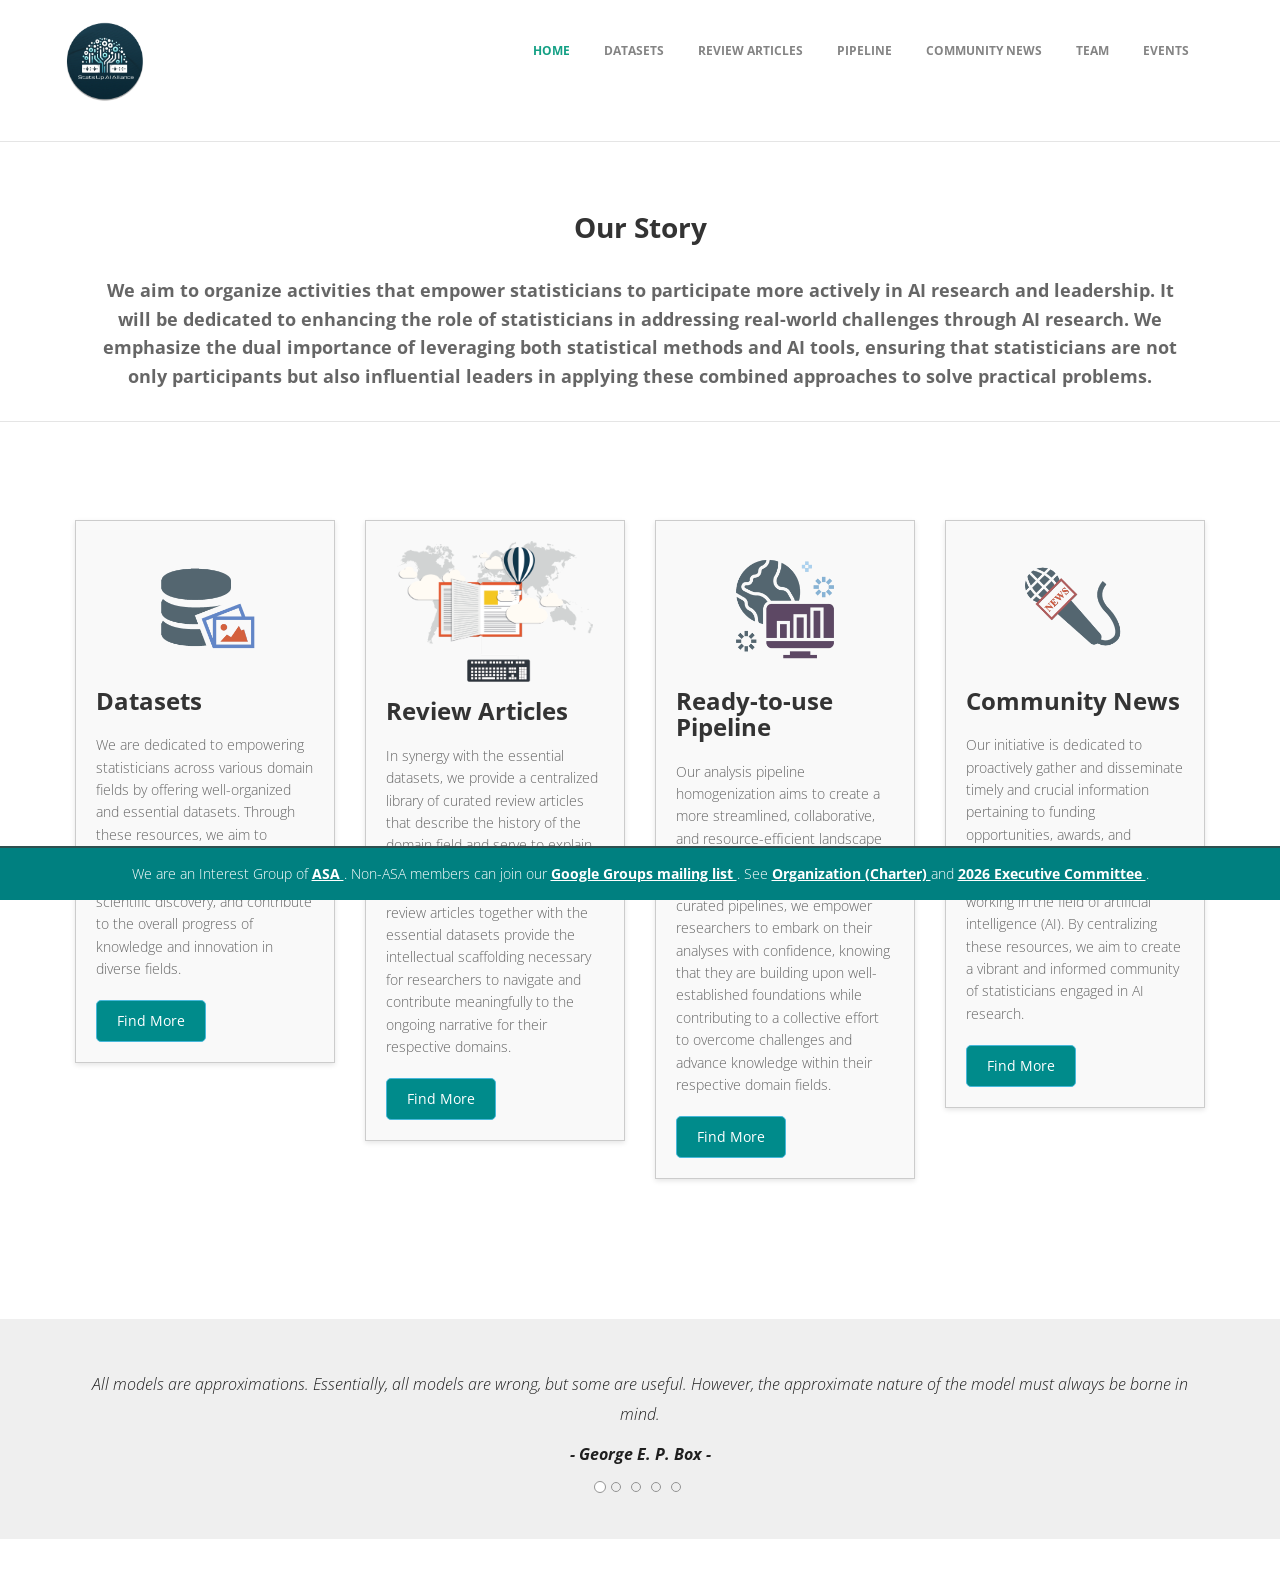
==== statupai/index.html @ df24b8e5 "upd" ====
<!DOCTYPE html>
<html lang="en">
<head>
    <link rel="icon" href="/img/logo.png" type="image/png">
    <!-- Google tag (gtag.js) -->
    <script async src="https://www.googletagmanager.com/gtag/js?id=G-ZF2MZCZ03F"></script>
    <script>
      window.dataLayer = window.dataLayer || [];
      function gtag(){dataLayer.push(arguments);}
      gtag('js', new Date());

      gtag('config', 'G-ZF2MZCZ03F');
    </script>
    <meta charset="utf-8">
    <title>StatsUpAI</title>
    <meta name="viewport" content="width=device-width, initial-scale=1.0" />
    <meta name="description" content="" />
    <meta name="author" content="http://webthemez.com" />
    <!-- css -->
    <link href="css/bootstrap.min.css" rel="stylesheet" />
    <link href="css/fancybox/jquery.fancybox.css" rel="stylesheet">
    <!-- <link href="css/jcarousel.css" rel="stylesheet" /> -->
    <link href="css/flexslider.css" rel="stylesheet" />
    <!-- <link href="js/owl-carousel/owl.carousel.css" rel="stylesheet"> -->
    <link href="css/style.css" rel="stylesheet" />

    <!-- HTML5 shim, for IE6-8 support of HTML5 elements -->
    <!--[if lt IE 9]>
        <script src="http://html5shim.googlecode.com/svn/trunk/html5.js"></script>
    <![endif]-->
</head>
<body>
<div id="wrapper">
    <!-- start header -->
    <header>
        <div class="navbar navbar-default navbar-static-top">
            <div class="container">
                <div class="navbar-header">
                    <button type="button" class="navbar-toggle" data-toggle="collapse" data-target=".navbar-collapse">
                        <span class="icon-bar"></span>
                        <span class="icon-bar"></span>
                        <span class="icon-bar"></span>
                    </button>
                    <a class="navbar-brand" href="index.html"><img src="img/logo2.jpg" alt="logo"/></a>
                </div>
                <div class="navbar-collapse collapse ">
                    <ul class="nav navbar-nav">
                        <li class="active"><a href="index.html">Home</a></li> 
                        <li><a href="datasets.html">Datasets</a></li>
                        <li><a href="article.html">Review Articles</a></li>
                        <li><a href="pipeline.html">Pipeline</a></li>
                        <li><a href="community-news.html">Community News</a></li>
                        <li><a href="team.html">Team</a></li>
                        <li><a href="events/webinars/">Events</a></li>
                    </ul>
                </div>
            </div>
        </div>
    </header>
    <!-- end header -->

    <section id="featured">
        <!-- Slider -->
        <div id="main-slider" class="flexslider">
            <ul class="slides">
              <li>
                <img src="img/slides/1.jpg" alt="" />
                <div class="flex-caption">
                   <div class="item_introtext"> 
                    <strong>Stats Up AI</strong>
                    <p>A community for Statistics and Biostatistics</p> </div>
                </div>
              </li>
              <li>
                <img src="img/slides/2.jpg" alt="" />
                <div class="flex-caption">
                     <div class="item_introtext"> 
                    <strong>Datasets</strong>
                    <p>Comprehensive collections of data</p> </div>
                </div>
              </li>
              <li>
                <img src="img/slides/3.jpg" alt="" />
                <div class="flex-caption">
                     <div class="item_introtext"> 
                    <strong>Review Articles</strong>
                    <p>Key reference to applied fields</p> </div>
                </div>
              </li>
            </ul>
        </div>
        <!-- end slider -->
    </section>

<!-- Embedded Animation Style -->
<style>
    @keyframes scale-up-one {
        0% {
            transform: scale(1);
        }
        50% {
            transform: scale(1.1);
        }
        100% {
            transform: scale(1);
        }
    }
</style>


    <section class="callaction">
        <div class="container">
            <div class="row">
                <div class="col-lg-12">
                    <div class="aligncenter">
                        <h1>Our Story</h1>
                        <span class="clear spacer_responsive_hide_mobile"></span>
                        <strong>We aim to organize activities that empower statisticians to participate more actively in AI research and leadership. It will be dedicated to enhancing the role of statisticians in addressing real-world challenges through AI research. We emphasize the dual importance of leveraging both statistical methods and AI tools, ensuring that statisticians are not only participants but also influential leaders in applying these combined approaches to solve practical problems.</strong>
                    </div>
                </div>
            </div>
        </div>
    </section>

<!--     <section id="content">
        <div class="container">
            <div class="row">
                <div class="skill-home">
                    <div class="skill-home-solid clearfix">
                        <div class="col-md-3 text-center">
                            <div class="box-area">
                                <h3>Datasets</h3>
                                <p>We are dedicated to empowering statisticians across various domain fields by offering well-organized and essential datasets. Through these resources, we aim to accelerate advancements in statistical methods, promote scientific discovery, and contribute to the overall progress of knowledge and innovation in diverse fields.</p>
                                <a href="link-to-datasets-summary.html" class="btn btn-info">Learn More</a>
                            </div>
                        </div>
                        <div class="col-md-3 text-center">
                            <div class="box-area">
                                <h3>Review Articles</h3>
                                <p>In synergy with the essential datasets, we provide a centralized library of curated review articles that describe the history of the domain field and serve to explain the generation and pitfalls of the domain datasets. We believe the review articles together with the essential datasets provide the intellectual scaffolding necessary for researchers to navigate and contribute meaningfully to the ongoing narrative for their respective domains.</p>
                                <a href="link-to-articles-summary.html" class="btn btn-info">Learn More</a>
                            </div>
                        </div>
                        <div class="col-md-3 text-center">
                            <div class="box-area">
                                <h3>Ready-to-use Pipeline</h3>
                                <p>Our analysis pipeline homogenization aims to create a more streamlined, collaborative, and resource-efficient landscape within scientific research. By providing a repository of expert-curated pipelines, we empower researchers to embark on their analyses with confidence, knowing that they are building upon well-established foundations while contributing to a collective effort to overcome challenges and advance knowledge within their respective domain fields.</p>
                                <a href="link-to-pipeline-summary.html" class="btn btn-info">Learn More</a>
                            </div>
                        </div>
                        <div class="col-md-3 text-center">
                            <div class="box-area">
                                <h3>Community News</h3>
                                <p>Our initiative is dedicated to proactively gather and disseminate timely and crucial information pertaining to funding opportunities, awards, and specialized training programs specifically tailored for statisticians working in the field of artificial intelligence (AI). By centralizing these resources, we aim to create a vibrant and informed community of statisticians engaged in AI research.</p>
                                <a href="link-to-community-news-summary.html" class="btn btn-info">Learn More</a>
                            </div>
                        </div>
                    </div>
                </div>
            </div> 
        </div>
    </section> -->

<section id="content">
    <div class="container">
        <div class="row">
            <div class="skill-home">
                <div class="skill-home-solid clearfix">
                    <div class="col-md-3 text-center">
                        <div class="box-area">
                            <img src="img/dataset11.jpg" alt="Datasets" style="max-width:60%; height: auto; display: block; margin-left: auto; margin-right: auto;">
                            <h3>Datasets</h3>
                            <p>We are dedicated to empowering statisticians across various domain fields by offering well-organized and essential datasets. Through these resources, we aim to accelerate advancements in statistical methods, promote scientific discovery, and contribute to the overall progress of knowledge and innovation in diverse fields.</p>
                            <a href="https://statsupai.org/datasets.html" class="btn btn-info">Find More</a>
                        </div>
                    </div>
                    <div class="col-md-3 text-center">
                        <div class="box-area">
                            <img src="img/review2.png" alt="Review Articles" style="max-width: 90%; height: auto; display: block; margin-left: auto; margin-right: auto;">
                            <h3>Review Articles</h3>
                            <p>In synergy with the essential datasets, we provide a centralized library of curated review articles that describe the history of the domain field and serve to explain the generation and pitfalls of the domain datasets. We believe the review articles together with the essential datasets provide the intellectual scaffolding necessary for researchers to navigate and contribute meaningfully to the ongoing narrative for their respective domains.</p>
                            <a href="https://statsupai.org/article.html" class="btn btn-info">Find More</a>
                        </div>
                    </div>
                    <div class="col-md-3 text-center">
                        <div class="box-area">
                            <img src="img/pipeline11.jpg" alt="Ready-to-use Pipeline" style="max-width: 60%; height: auto; display: block; margin-left: auto; margin-right: auto;">

                            <h3>Ready-to-use Pipeline</h3>
                            <p>Our analysis pipeline homogenization aims to create a more streamlined, collaborative, and resource-efficient landscape within scientific research. By providing a repository of expert-curated pipelines, we empower researchers to embark on their analyses with confidence, knowing that they are building upon well-established foundations while contributing to a collective effort to overcome challenges and advance knowledge within their respective domain fields.</p>
                            <a href="https://statsupai.org/pipeline.html" class="btn btn-info">Find More</a>
                        </div>
                    </div>
                    <div class="col-md-3 text-center">
                        <div class="box-area">
                            <img src="img/news11.jpg" alt="Community News" style="max-width: 60%; height: auto; display: block; margin-left: auto; margin-right: auto;">
                            <h3>Community News</h3>
                            <p>Our initiative is dedicated to proactively gather and disseminate timely and crucial information pertaining to funding opportunities, awards, and specialized training programs specifically tailored for statisticians working in the field of artificial intelligence (AI). By centralizing these resources, we aim to create a vibrant and informed community of statisticians engaged in AI research.</p>
                            <a href="https://statsupai.org/community-news.html" class="btn btn-info">Find More</a>
                        </div>
                    </div>
                </div>
            </div>
        </div> 
    </div>
</section>

<div class="testimonial-area">
    <div class="testimonial-solid">
        <div class="container">
            <div class="testi-icon-area">
                <div class="quote">
                    <i class="fa fa-microphone"></i>
                </div>
            </div>
            <div id="carousel-example-generic" class="carousel slide" data-ride="carousel">
                <ol class="carousel-indicators">
                    <li data-target="#carousel-example-generic" data-slide-to="0" class="active">
                        <a href="#"></a>
                    </li>
                    <li data-target="#carousel-example-generic" data-slide-to="1" class="">
                        <a href="#"></a>
                    </li>
                    <li data-target="#carousel-example-generic" data-slide-to="2" class="">
                        <a href="#"></a>
                    </li>
                    <li data-target="#carousel-example-generic" data-slide-to="3" class="">
                        <a href="#"></a>
                    </li>
                    <li data-target="#carousel-example-generic" data-slide-to="4" class="">
                        <a href="#"></a>
                    </li>
                </ol>
                <div class="carousel-inner">
                    <div class="item">
                        <p>The best thing about being a statistician is that you get to play in everyone's backyard.</p>
                        <p>
                            <b>- John Tukey -</b>
                        </p>
                    </div>
                    <div class="item">
                        <p>Those who ignore Statistics are condemned to reinvent it.</p>
                        <p>
                            <b>- Bradley Efron -</b>
                        </p>
                    </div>
                    <div class="item active">
                        <p>All models are approximations. Essentially, all models are wrong, but some are useful. However, the approximate nature of the model must always be borne in mind.</p>
                        <p>
                            <b>- George E. P. Box -</b>
                        </p>
                    </div>
                    <div class="item">
                        <p>If our goal as a field is to use data to solve problems, then we need to move away from exclusive dependence on data models and adopt a more diverse set of tools.</p>
                        <p>
                            <b>- Leo Breiman  -</b>
                        </p>
                    </div>
                    <div class="item">
                        <p>Oddly, we are in a period where there has never been such a wealth of new statistical problems and sources of data. The danger is that if we define the boundaries of our field in terms of familar tools and familar problems, we will fail to grasp the new opportunities.</p>
                        <p>
                            <b>- Leo Breiman  -</b>
                        </p>
                    </div>
                </div>
            </div>
        </div>
    </div>
    <br>
    <br>
</div>

<div class="asa-banner" style="
  position: fixed;
  bottom: 0;
  width: 100%;
  background-color: #008080;
  color: #FFFFFF;
  text-align: center;
  padding: 15px 10px;
  font-size: 14px;
  border-top: 2px solid #2F4F4F;
  z-index: 1000;
">
  We are an Interest Group of
  <a href="https://www.amstat.org" target="_blank" rel="noopener noreferrer"
     style="color: #FFFFFF; font-weight: bold; text-decoration: underline;">
    ASA
  </a>.
  Non-ASA members can join our
  <a href="https://groups.google.com/g/stats-up-ai/" target="_blank" rel="noopener noreferrer"
     style="color: #FFFFFF; font-weight: bold; text-decoration: underline;">
    Google Groups mailing list
  </a>.
  See
  <a href="/pages/char.html" target="_blank" rel="noopener noreferrer"
     style="color: #FFFFFF; font-weight: bold; text-decoration: underline;">
    Organization (Charter)
  </a>
  and
  <a href="/quarto_web/site/posts/2026-ec-election.html" target="_blank" rel="noopener noreferrer"
     style="color: #FFFFFF; font-weight: bold; text-decoration: underline;">
    2026 Executive Committee
  </a>.
</div>


</div>
<a href="#" class="scrollup"><i class="fa fa-angle-up active"></i></a>
<!-- javascript
    ================================================== -->
<!-- Placed at the end of the document so the pages load faster -->
<script src="js/jquery.js"></script>
<script src="js/jquery.easing.1.3.js"></script>
<script src="js/bootstrap.min.js"></script>
<script src="js/jquery.fancybox.pack.js"></script>
<script src="js/jquery.fancybox-media.js"></script> 
<script src="js/portfolio/jquery.quicksand.js"></script>
<script src="js/portfolio/setting.js"></script>
<script src="js/jquery.flexslider.js"></script>
<script src="js/animate.js"></script>
<script src="js/custom.js"></script>
<!-- <script src="js/owl-carousel/owl.carousel.js"></script> -->
</body>
</html>
---- statupai/css/style.css ----
/*
Author URI: http://webthemez.com/
Note: 
Licence under Creative Commons Attribution 3.0 
Do not remove the back-link in this web template 
-------------------------------------------------------*/

@import url('http://fonts.googleapis.com/css?family=Noto+Serif:400,400italic,700|Open+Sans:400,600,700'); 
@import url('font-awesome.css');  
@import url('animate.css');

body {
	font-family:'Open Sans', Arial, sans-serif;
	font-size:14px;
	font-weight:300;
	line-height:1.6em;
	color:#656565;
}

a:active {
	outline:0;
}

.clear {
	clear:both;
}

h1,h2, h3, h4, h5, h6 {
	font-family:'Open Sans', Arial, sans-serif;
	font-weight:700;
	line-height:1.1em;
	color:#333;
	margin-bottom: 20px;
}
 
.container {
	padding:0 20px 0 20px;
	position:relative;
}

#wrapper{
	width:100%;
	margin:0;	
	padding:0;
}

.row,.row-fluid {
	margin-bottom:30px;
}

.row .row,.row-fluid .row-fluid{
	margin-bottom:30px;
}

.row.nomargin,.row-fluid.nomargin {
	margin-bottom:0;
}

img.img-polaroid {
	margin:0 0 20px 0;
}
.img-box {
	max-width:100%;
}
/*  Header
==================================== */
 
header .navbar {
    margin-bottom: 0;
    width: 100%; 
}

.navbar-default {
    border: none;
}

.navbar-brand {
	min-height: 62px;
    color: #222;
    text-transform: uppercase;
    font-size: 24px;
    font-weight: 700;
    line-height: 1em;
    letter-spacing: -1px;
    margin-top: 13px;
    padding: 0 0 0 5px;
    display: flex;
    align-items: center;
}
.navbar-brand img {
    max-height: 80px; /* 最大高度 */
    width: auto;  /* 宽度自适应 */
}

/*

.navbar-brand img {
    height: 80px;  自定义高度 
    width: auto; /* 自动调整宽度以保持图像比例 */
/*}*/

.navbar-default .navbar-brand{
color: #61B331;
}

header .navbar-collapse  ul.navbar-nav {
    float: right;
    margin-right: 0;
}

header .navbar-default{
    background-color: #FFFFFF;
}

header .nav li a:hover,
header .nav li a:focus,
header .nav li.active a,
header .nav li.active a:hover,
header .nav li a.dropdown-toggle:hover,
header .nav li a.dropdown-toggle:focus,
header .nav li.active ul.dropdown-menu li a:hover,
header .nav li.active ul.dropdown-menu li.active a{
    -webkit-transition: all .3s ease;
    -moz-transition: all .3s ease;
    -ms-transition: all .3s ease;
    -o-transition: all .3s ease;
    transition: all .3s ease;
}


header .navbar-default .navbar-nav > .open > a,
header .navbar-default .navbar-nav > .open > a:hover,
header .navbar-default .navbar-nav > .open > a:focus {
    -webkit-transition: all .3s ease;
    -moz-transition: all .3s ease;
    -ms-transition: all .3s ease;
    -o-transition: all .3s ease;
    transition: all .3s ease;
}


header .navbar {
    min-height: 70px; 
	padding:18px 0;
}

header .navbar-nav > li  {
    padding-bottom: 12px;
    padding-top: 12px;
}

header  .navbar-nav > li > a {
    padding-bottom: 6px;
    padding-top: 5px;
    margin-left: 2px;
    line-height: 30px;
	font-weight: 700;
    -webkit-transition: all .3s ease;
    -moz-transition: all .3s ease;
    -ms-transition: all .3s ease;
    -o-transition: all .3s ease;
    transition: all .3s ease;
}


.dropdown-menu li a:hover {
    color: #006400 !important;
}

header .nav .caret {
    border-bottom-color: #006400;
    border-top-color: #006400;
}
.navbar-default .navbar-nav > .active > a,
.navbar-default .navbar-nav > .active > a:hover,
.navbar-default .navbar-nav > .active > a:focus {
  background-color: #006400;
}
.navbar-default .navbar-nav > .open > a,
.navbar-default .navbar-nav > .open > a:hover,
.navbar-default .navbar-nav > .open > a:focus {
  background-color:  #006400;
}	
	

.dropdown-menu  {
    box-shadow: none;
    border-radius: 0;
	border: none;
}

.dropdown-menu li:last-child  {
	padding-bottom: 0 !important;
	margin-bottom: 0;
}

header .nav li .dropdown-menu  {
   padding: 0;
}

header .nav li .dropdown-menu li a {
   line-height: 28px;
   padding: 3px 12px;
}
.item-thumbs img {
    margin-bottom: 15px;
}
.flex-control-paging li a.flex-active {
    background: #000;
    background: rgb(255, 255, 255);
    cursor: default;
}
.flex-control-paging li a {
    width: 30px;
    height: 11px;
    display: block;
    background: #666;
    background: rgba(0,0,0,0.5);
    cursor: pointer;
    text-indent: -9999px;
    -webkit-border-radius: 20px;
    -moz-border-radius: 20px;
    -o-border-radius: 20px;
    border-radius: 20px;
    box-shadow: inset 0 0 3px rgba(0,0,0,0.3);
    
	}
	.panel-title>a {
    color: inherit;
    color: #FFF;
}
.panel-group .panel-heading+.panel-collapse .panel-body {
    border-top: 1px solid #ddd;
    color: #fff;
    background-color: #9C9C9C;
}
/* --- menu --- */

header .navigation {
	float:right;
}

header ul.nav li {
	border:none;
	margin:0;
}

header ul.nav li a {	
	font-size:12px;
	border:none;
	font-weight:700;
	text-transform:uppercase;
}

header ul.nav li ul li a {	
	font-size:12px;
	border:none;
	font-weight:300;
	text-transform:uppercase;
}


.navbar .nav > li > a {
  color: #848484;
  text-shadow: none;
  border: 1px solid rgba(255, 255, 255, 0) !important;
}

.navbar .nav a:hover {
	background:none;
	color: #14A085 !important;
}

.navbar .nav > .active > a,.navbar .nav > .active > a:hover {
	background:none;
	font-weight:700;
}

.navbar .nav > .active > a:active,.navbar .nav > .active > a:focus {
	background:none;
	outline:0;
	font-weight:700;
}

.navbar .nav li .dropdown-menu {
	z-index:2000;
}

header ul.nav li ul {
	margin-top:1px;
}
header ul.nav li ul li ul {
	margin:1px 0 0 1px;
}
.dropdown-menu .dropdown i {
	position:absolute;
	right:0;
	margin-top:3px;
	padding-left:20px;
}

.navbar .nav > li > .dropdown-menu:before {
  display: inline-block;
  border-right: none;
  border-bottom: none;
  border-left: none;
  border-bottom-color: none;
  content:none;
}
.navbar-default .navbar-nav>.active>a, .navbar-default .navbar-nav>.active>a:hover, .navbar-default .navbar-nav>.active>a:focus {
color: #14A085;
}


ul.nav li.dropdown a {
	z-index:1000;
	display:block;
}

 select.selectmenu {
	display:none;
}
.pageTitle{
color: #fff;
margin: 30px 0 3px;
display: inline-block;
}
 
#featured{
	width: 100%;
	background:#000;
	position:relative;
	margin:0;
	padding:0;
}

/*  Sliders
==================================== */
/* --- flexslider --- */

#featured .flexslider {
	padding:0;  
	background: #fff; 
	position: relative; 
	zoom: 1;
}
.flex-direction-nav .flex-prev{
left:0px; 
}
.flex-direction-nav .flex-next{ 
right:0px;
}
.flex-caption {zoom:0;
  color: #1C1D21;
  margin: 0 auto;
  padding: 1px;
  position: absolute;
  vertical-align: bottom;
  text-align: center;
  background-color: rgba(255, 255, 255, 0.26);
  bottom: 5%;
  display: block;
  left: 0;
  right: 0;
  }
.flex-caption h3 {color: #fff; letter-spacing: 1px; margin-bottom: 8px; text-transform: uppercase;}
.flex-caption p {margin: 0 0 15px;}
.skill-home{
margin-bottom:50px;
}
.c1{
border: #ed5441 1px solid;
background:#ed5441;
}
.c2{
border: #D867B2 1px solid;
background: #D867B2;
}
.c3{
border: #61B331 1px solid;
background: #4BC567;
}
.c4{
border: #609cec 1px solid;
background: #26AFF0;
}
.skill-home .icons {
padding: 33px 0 0 0;
width: 100%;
height: 178px;
color: rgb(255, 255, 255);
font-size: 42px;
font-size: 76px; 
text-align: center;
-ms-border-radius: 50%;
-moz-border-radius: 50%;
-webkit-border-radius: 50%;
border-radius: 0;
display: inline-table;
}
.skill-home h2 {
padding-top: 20px;
font-size: 36px;
font-weight: 700;
} 
.testimonial-solid {
padding: 50px 0 60px 0;
margin: 0 0 0 0;
background: #EFEFEF;
text-align: center;
}
.testi-icon-area {
text-align: center;
position: absolute;
top: -84px;
margin: 0 auto; 
width: 100%;
color: #000;}
.testi-icon-area .quote {
padding: 15px 0 0 0;
margin: 0 0 0 0;
background: #ffffff;
text-align: center;
color: #26AFF0;
display: inline-table;
width: 70px;
height: 70px;
-ms-border-radius: 50%;
-moz-border-radius: 50%;
-webkit-border-radius: 50%;
border-radius: 0;
font-size: 42px; 
border: 1px solid #26AFF0;
display: none;}

.testi-icon-area .carousel-inner { 
margin: 20px 0;
}
.carousel-indicators {
bottom: -30px;
}
.team-member {
    text-align: center;
    background-color: #F9F9F9;
    padding-bottom: 15px;
}
.fancybox-title-inside-wrap {
    padding: 3px 30px 6px;
    background: #292929;
}

.item_introtext {
    background-color: rgba(254, 254, 255, 0.66);
    margin: 0 auto;
    display: inline-block;
    padding: 25px;
}
.item_introtext span {
    font-size: 20px;
    display: block; 
    font-weight: bold;
}
.item_introtext strong {
    font-size: 50px;
    display: block;
    padding: 14px 0 30px;
}
.item_introtext p {
    font-size: 20px !important;
    color: #1C1D21;
    font-weight: bold;
}

.form-control{
border-radius:0;
}


/* Testimonial
----------------------------------*/
.testimonial-area {
padding: 0 0 0 0;
margin:0;
background: url(../img/low-poly01.jpg) fixed center center;
background-size: cover;
-webkit-background-size: cover;
-moz-background-size: cover;
-ms-background-size: cover;
color: red;}
.testimonial-solid p {
color: #1F1F1F;
font-size: 16px;
line-height: 30px;
font-style: italic;
} 
section.callaction {
	background:#fff;
	padding:50px 0 0 0;
}



/* Content
==================================== */

#content {
	position:relative;
	background:#fff;
	padding:50px 0 0px 0;
}

#content img {
	max-width:100%;
	height:auto;
}
 
.cta-text {
	text-align: center;
	margin-top:10px;
}


.big-cta .cta {
	margin-top:10px;
}
 
.box {
	width: 100%;
}
.box-gray  {
	background: #f8f8f8;
	padding: 20px 20px 30px;
}
.box-gray  h4,.box-gray  i {
	margin-bottom: 20px;
}
.box-bottom {
	padding: 20px 0;
	text-align: center;
}
.box-bottom a {
	color: #fff;
	font-weight: 700;
}
.box-bottom a:hover {
	color: #eee;
	text-decoration: none;
}


/* Bottom
==================================== */

#bottom {
	background:#fcfcfc;
	padding:50px 0 0;

}
/* twitter */
#twitter-wrapper {
    text-align: center;
    width: 70%;
    margin: 0 auto;
}
#twitter em {
    font-style: normal;
    font-size: 13px;
}

#twitter em.twitterTime a {
	font-weight:600;
}

#twitter ul {
    padding: 0;
	list-style:none;
}
#twitter ul li {
    font-size: 20px;
    line-height: 1.6em;
    font-weight: 300;
    margin-bottom: 20px;
    position: relative;
    word-break: break-word;
}


/* page headline
==================================== */

#inner-headline{
	background: #008B8B;
	position:relative;
	margin:0;
	padding:0;
	color:#fefefe;
	/* margin: 15px; */
	border-top: 10px solid 	#2F4F4F;
}


#inner-headline .inner-heading h2 {
	color:#fff;
	margin:20px 0 0 0;
}

/* --- breadcrumbs --- */
#inner-headline ul.breadcrumb {
	margin:30px 0 0;
	float:left;
}

#inner-headline ul.breadcrumb li {
	margin-bottom:0;
	padding-bottom:0;
}
#inner-headline ul.breadcrumb li {
	font-size:13px;
	color:#fff;
}

#inner-headline ul.breadcrumb li i{
	color:#dedede;
}

#inner-headline ul.breadcrumb li a {
	color:#fff;
}

ul.breadcrumb li a:hover {
	text-decoration:none;
}

/* Forms
============================= */

/* --- contact form  ---- */
form#contactform input[type="text"] {
  width: 100%;
  border: 1px solid #008B8B;
  min-height: 40px;
  padding-left:20px;
  font-size:13px;
  padding-right:20px;
  -webkit-box-sizing: border-box;
     -moz-box-sizing: border-box;
          box-sizing: border-box;

}

form#contactform textarea {
border: 1px solid #008B8B;
  width: 100%;
  padding-left:20px;
  padding-top:10px;
  font-size:13px;
  padding-right:20px;
  -webkit-box-sizing: border-box;
     -moz-box-sizing: border-box;
          box-sizing: border-box;

}

form#contactform .validation {
	font-size:11px;
}

#sendmessage {
	border:1px solid #e6e6e6;
	background:#f6f6f6;
	display:none;
	text-align:center;
	padding:15px 12px 15px 65px;
	margin:10px 0;
	font-weight:600;
	margin-bottom:30px;

}

#sendmessage.show,.show  {
	display:block;
}
 
form#commentform input[type="text"] {
  width: 100%;
  min-height: 40px;
  padding-left:20px;
  font-size:13px;
  padding-right:20px;
  -webkit-box-sizing: border-box;
     -moz-box-sizing: border-box;
          box-sizing: border-box;
	-webkit-border-radius: 2px 2px 2px 2px;
		-moz-border-radius: 2px 2px 2px 2px;
			border-radius: 2px 2px 2px 2px;

}

form#commentform textarea {
  width: 100%;
  padding-left:20px;
  padding-top:10px;
  font-size:13px;
  padding-right:20px;
  -webkit-box-sizing: border-box;
     -moz-box-sizing: border-box;
          box-sizing: border-box;
	-webkit-border-radius: 2px 2px 2px 2px;
		-moz-border-radius: 2px 2px 2px 2px;
			border-radius: 2px 2px 2px 2px;
}


/* --- search form --- */
.search{
	float:right;
	margin:35px 0 0;
	padding-bottom:0;
}

#inner-headline form.input-append {
	margin:0;
	padding:0;
}



/*  Portfolio
================================ */

.work-nav #filters {
	margin: 0;
	padding: 0;
	list-style: none;
}

.work-nav #filters li {
	margin: 0 10px 30px 0;
	padding: 0;
	float:left;
}

.work-nav #filters li a {
	color: #7F8289;
	font-size: 16px;
	display: block;	
}

.work-nav #filters li a:hover {

}

.work-nav #filters li a.selected {
	color: #DE5E60;
}

#thumbs {
	margin: 0;
	padding: 0;	
	display: flex;
  	flex-wrap: wrap;
  	justify-content: flex-start; /* 保证内容从左边开始排列 */
}

#thumbs li {
	list-style-type: none;
}

.item-thumbs {
	position: relative;
	overflow: hidden;
	margin-bottom: 30px;
	cursor: pointer;
}

.item-thumbs a + img {
	width: 100%;	
}

.item-thumbs .hover-wrap {
	position: absolute;
	display: block;
	width: 100%;
	height: 100%;
	
	opacity: 0;
	filter: alpha(opacity=0);
	
	-webkit-transition: all 450ms ease-out 0s;	
	   -moz-transition: all 450ms ease-out 0s;
		 -o-transition: all 450ms ease-out 0s;
		    transition: all 450ms ease-out 0s;
		  
	-webkit-transform: rotateY(180deg) scale(0.5,0.5);
	   -moz-transform: rotateY(180deg) scale(0.5,0.5);
		-ms-transform: rotateY(180deg) scale(0.5,0.5);
		 -o-transform: rotateY(180deg) scale(0.5,0.5);
			transform: rotateY(180deg) scale(0.5,0.5);	
}

.item-thumbs:hover .hover-wrap,
.item-thumbs.active .hover-wrap {
	opacity: 1;
	filter: alpha(opacity=100);
	
	-webkit-transform: rotateY(0deg) scale(1,1);
	   -moz-transform: rotateY(0deg) scale(1,1);
		-ms-transform: rotateY(0deg) scale(1,1);
		 -o-transform: rotateY(0deg) scale(1,1);
		    transform: rotateY(0deg) scale(1,1);
}

.item-thumbs .hover-wrap .overlay-img {
	position: absolute;
	width: 90%;
	height: 91%;
	opacity: 0.50;
	filter: alpha(opacity=80);
	background: #14A085;
}

.item-thumbs .hover-wrap .overlay-img-thumb {
	position: absolute;
	border-radius: 60px;
	top: 50%;
	left: 45%;
	margin: -16px 0 0 -16px;
	color: #fff;
	font-size: 32px;
	line-height: 1em;	
	opacity: 1;
	filter: alpha(opacity=100);
}
 
ul.portfolio-categ{
	margin:10px 0 30px 0;
	padding:0;
	float:left;
	list-style:none;
}

ul.portfolio-categ li{
margin: 0; 
float: left;
list-style: none;
font-size: 13px;
font-weight: 600;
border: 1px solid #D5D5D5;
margin-right: 15px;
}

ul.portfolio-categ li a{
	display:block;
	padding: 8px 20px;
	color: #14A085;
}
ul.portfolio-categ li.active{
border: 1px solid #D7D8D6;
background-color: #EAEAEA;
}
ul.portfolio-categ li.active a:hover, ul.portfolio-categ li a:hover,ul.portfolio-categ li a:focus,ul.portfolio-categ li a:active {
	text-decoration:none;
	outline:0; 
}
  #accordion-alt3 .panel-heading h4 {
font-size: 13px;
line-height: 28px;
color: #6B6B6B;}
.panel .panel-heading h4 {
font-weight: 400;
}
.panel-title {
margin-top: 0;
margin-bottom: 0;
font-size: 15px;
color: inherit;
}
.panel-group .panel {
margin-bottom: 0;
border-radius: 2px;
}
.panel {
margin-bottom: 18px;
background-color: #B9B9B9;
border: 1px solid transparent;
border-radius: 2px;
-webkit-box-shadow: 0 1px 1px rgba(0,0,0,0.05);
box-shadow: 0 1px 1px rgba(0,0,0,0.05);
}
#accordion-alt3 .panel-heading h4 a i {
font-size: 13px;
line-height: 18px;
width: 18px;
height: 18px;
margin-right: 5px;
color: #fff;
text-align: center;
border-radius: 50%;
margin-left: 6px;
}  
.progress.pb-sm {
height: 6px!important;
}
.progress {
box-shadow: inset 0 0 2px rgba(0,0,0,.1);
}
.progress {
overflow: hidden;
height: 18px;
margin-bottom: 18px;
background-color: #f5f5f5;
border-radius: 2px;
-webkit-box-shadow: inset 0 1px 2px rgba(0,0,0,0.1);
box-shadow: inset 0 1px 2px rgba(0,0,0,0.1);
}
.progress .progress-bar.progress-bar-red {
background: #ed5441;
} 
.progress .progress-bar.progress-bar-green {
background: #51d466;
}
.progress .progress-bar.progress-bar-lblue {
background: #32c8de;
}
/* --- portfolio detail --- */
.top-wrapper {
	margin-bottom:20px;
}
.info-blocks {
margin-bottom: 15px;
}
.info-blocks i.icon-info-blocks {
float: left;
color: #318FCF;
font-size: 30px;
min-width: 50px;
margin-top: 6px;
text-align: center;
background-color: #EFEFEF;
padding: 15px;
}
.info-blocks .info-blocks-in {
padding: 0 10px;
overflow: hidden;
}
.info-blocks .info-blocks-in h3 {
color: #555;
font-size: 20px;
line-height: 28px;
margin:0px;
}
.info-blocks .info-blocks-in p {
font-size: 12px;
}
  
blockquote {
	font-size:16px;
	font-weight:400;
	font-family:'Noto Serif', serif;
	font-style:italic;
	padding-left:0;
	color:#a2a2a2;
	line-height:1.6em;
	border:none;
}

blockquote cite 							{ display:block; font-size:12px; color:#666; margin-top:10px; }
blockquote cite:before 					{ content:"\2014 \0020"; }
blockquote cite a,
blockquote cite a:visited,
blockquote cite a:visited 				{ color:#555; }

/* --- pullquotes --- */

.pullquote-left {
	display:block;
	color:#a2a2a2;
	font-family:'Noto Serif', serif;
	font-size:14px;
	line-height:1.6em;
	padding-left:20px;
}

.pullquote-right {
	display:block;
	color:#a2a2a2;
	font-family:'Noto Serif', serif;
	font-size:14px;
	line-height:1.6em;
	padding-right:20px;
}

/* --- button --- */
.btn{text-align: center;
background: #318CCA;
color: #fff;
border-radius: 0;padding: 10px 30px;}
.btn-theme {
	color: #fff;
}
.btn-theme:hover {
	color: #eee;
}

/* --- list style --- */

ul.general {
	list-style:none;
	margin-left:0;
}

ul.link-list{
	margin:0;
	padding:0;
	list-style:none;
}

ul.link-list li{
	margin:0;
	padding:2px 0 2px 0;
	list-style:none;
}
footer{
background: #008B8B;
}
footer ul.link-list li a{
	color: #FFFFFF;
}
footer ul.link-list li a:hover {
	color: #E2E2E2;
}
/* --- Heading style --- */

h4.heading {
	font-weight:700;
}

.heading { margin-bottom: 30px; }

.heading {
	position: relative;
	
}


.widgetheading {
	width:100%;

	padding:0;
}

#bottom .widgetheading {
	position: relative;
	border-bottom: #e6e6e6 1px solid;
	padding-bottom: 9px;
}

aside .widgetheading {
	position: relative;
	border-bottom: #e9e9e9 1px solid;
	padding-bottom: 9px;
}

footer .widgetheading {
	position: relative;
}

footer .widget .social-network {
	position:relative;
}


#bottom .widget .widgetheading span, aside .widget .widgetheading span, footer .widget .widgetheading span {	
	position: absolute;
	width: 60px;
	height: 1px;
	bottom: -1px;
	right:0;

}
.box-area{
border: 1px solid #F3F3F3;
padding: 0 15px 12px;
padding-top: 41px;
margin-top: -42px;
text-align: left;
background-color: #F9F9F9;
position: relative;}
/* --- Map --- */
.map{
	position:relative;
	margin-top:-50px;
	margin-bottom:40px;
}

.map iframe{
	width:100%;
	height:450px;
	border:none;
}

.map-grid iframe{
	width:100%;
	height:350px;
	border:none;
	margin:0 0 -5px 0;
	padding:0;
}

 
ul.team-detail{
	margin:-10px 0 0 0;
	padding:0;
	list-style:none;
}

ul.team-detail li{
	border-bottom:1px dotted #e9e9e9;
	margin:0 0 15px 0;
	padding:0 0 15px 0;
	list-style:none;
}

ul.team-detail li label {
	font-size:13px;
}

ul.team-detail li h4, ul.team-detail li label{
	margin-bottom:0;
}

ul.team-detail li ul.social-network {
	border:none;
	margin:0;
	padding:0;
}

ul.team-detail li ul.social-network li {
	border:none;	
	margin:0;
}
ul.team-detail li ul.social-network li i {
	margin:0;
}

 
.pricing-title{
	background:#fff;
	text-align:center;
	padding:10px 0 10px 0;
}

.pricing-title h3{
	font-weight:600;
	margin-bottom:0;
}

.pricing-offer{
	background: #fcfcfc;
	text-align: center;
	padding:40px 0 40px 0;
	font-size:18px;
	border-top:1px solid #e6e6e6;
	border-bottom:1px solid #e6e6e6;
}

.pricing-box.activeItem .pricing-offer{
	color:#fff;
}

.pricing-offer strong{
	font-size:78px;
	line-height:89px;
}

.pricing-offer sup{
	font-size:28px;
}

.pricing-container{
	background: #fff;
	text-align:center;
	font-size:14px;
}

.pricing-container strong{
color:#353535;
}

.pricing-container ul{
	list-style:none;
	padding:0;
	margin:0;
}

.pricing-container ul li{
	border-bottom: 1px solid #F5F5F5;
list-style: none;
padding: 15px 0 15px 0;
margin: 0 0 0 0;
color: #222;
}

.pricing-action{
	margin:0;
	background: #fcfcfc;
	text-align:center;
	padding:20px 0 30px 0;
}

.pricing-wrapp{
	margin:0 auto;
	width:100%;
	background:#fd0000;
}
 .pricing-box-item {
border: 1px solid #F5F5F5;
	
background: #F9F9F9;
	position:relative;
	margin:0 0 20px 0;
	padding:0;
  -webkit-box-shadow: 0 2px 0 rgba(0,0,0,0.03);
  -moz-box-shadow: 0 2px 0 rgba(0,0,0,0.03);
  box-shadow: 0 2px 0 rgba(0,0,0,0.03);
  -webkit-box-sizing: border-box;
  -moz-box-sizing: border-box;
  box-sizing: border-box;
}

.pricing-box-item .pricing-heading {
	text-align: center;
	padding:0px 0 0px 0;
	display:block;
}
.pricing-box-item.activeItem .pricing-heading {
	text-align: center;
	padding:0px 0 1px 0;
	border-bottom:none;
	display:block;
	color:#fff;
}
.pricing-box-item.activeItem .pricing-heading h3 {
	 
}

.pricing-box-item .pricing-heading h3 strong {
	font-size: 20px;
	font-weight:700;
	letter-spacing:-1px;
}
.pricing-box-item .pricing-heading h3 {
	font-size: 35px;
	font-weight:300;
	letter-spacing:-1px;
}

.pricing-box-item .pricing-terms {
	text-align: center;
	display: block;
	overflow: hidden;
	padding: 11px 0 5px; 
}

.pricing-box-item .pricing-terms  h6 {
	font-style:italic;
	margin-top:10px;
	color: #14A085;
	font-size: 22px;
	font-family:'Noto Serif', serif;
}

.pricing-box-item .icon .price-circled {
    margin: 10px 10px 10px 0;
    display: inline-block !important;
    text-align: center !important;
    color: #fff;
    width: 68px;
    height: 68px;
	padding:12px;
    font-size: 16px;
	font-weight:700;
    line-height: 68px;
    text-shadow:none;
    cursor: pointer;
    background-color: #888;
    border-radius: 64px;
    -moz-border-radius: 64px;
    -webkit-border-radius: 64px;
}

.pricing-box-item  .pricing-action{
	margin:0;
	text-align:center;
	padding:30px 0 30px 0;
}
 
/* ===== Widgets ===== */

/* --- flickr --- */
.widget .flickr_badge {
	width:100%;
}
.widget .flickr_badge img { margin: 0 9px 20px 0; }

footer .widget .flickr_badge {
    width: 100%;
}
footer .widget .flickr_badge img {
    margin: 0 9px 20px 0;
}

.flickr_badge img {
    width: 50px;
    height: 50px;
    float: left;
	margin: 0 9px 20px 0;
}
 
/* --- Recent post widget --- */

.recent-post{
	margin:20px 0 0 0;
	padding:0;
	line-height:18px;
}

.recent-post h5 a:hover {
	text-decoration:none;
}

.recent-post .text h5 a {
	color:#353535;
}

  
footer{
	padding:50px 0 0 0;
	color:#f8f8f8;
}

footer a {
	color:#fff;
}

footer a:hover {
	color:#eee;
}

footer h1, footer h2, footer h3, footer h4, footer h5, footer h6{
	color:#fff;
}

footer address {
	line-height:1.6em;
	color: #FFFFFF;
}

footer h5 a:hover, footer a:hover {
	text-decoration:none;
}

ul.social-network {
	list-style:none;
	margin:0;
}

ul.social-network li {
	display:inline;
	margin: 0 5px;
}

#sub-footer{
	text-shadow:none;
	color:#f5f5f5;
	padding:0;
	padding-top:30px;
	margin:20px 0 0 0;
	background: #2F4F4F;
}

#sub-footer p{
	margin:0;
	padding:0;
}

#sub-footer span{
	color:#f5f5f5;
}

.copyright {
	text-align:left;
	font-size:12px;
}

#sub-footer ul.social-network {
	float:right;
}

  

/* scroll to top */
.scrollup{
    position:fixed;
	width:32px;
	height:32px;
    bottom:0px;
    right:20px;
	background: #222;
	
}

a.scrollup {
	outline:0;
	text-align: center;
}

a.scrollup:hover,a.scrollup:active,a.scrollup:focus {
	opacity:1;
	text-decoration:none;
}
a.scrollup i {
	margin-top: 10px;
	color: #fff;
}
a.scrollup i:hover {
	text-decoration:none;
}



 
.absolute{
	position:absolute;
}

.relative{
	position:relative;
}

.aligncenter{
	text-align:center;
}

.aligncenter span{
	margin-left:0;
}

.floatright {
	float:right;
}
.custom-link-color {
    color: #008080; /* 用你喜欢的颜色替换这个颜色代码 */
}

.custom-link-color:hover {
    color: #2F4F4F; /* 鼠标悬停时的颜色，也可以自定义 */
}

.previous-section-class { /* Replace 'previous-section-class' with the actual class of the previous section */
    margin-bottom: 50px; /* Adjust the value as needed */
}

/* Alternatively, you can increase the top padding of the current section */
#content {
    padding-top: 100px; /* Adjust the value as needed */
}
.skill-home .box-area {
    padding: 20px;
    border: 1px solid #ccc;
    margin-bottom: 20px;
    background-color: #f9f9f9;
    box-shadow: 0 2px 5px rgba(0,0,0,0.1);
}

.skill-home .box-area h3 {
    color: #333;
    font-weight: bold;
}

.skill-home .btn-info {
    color: #fff;
    background-color: 	#008B8B;
    border-color: #46b8da;
    padding: 10px 20px;
    text-decoration: none;
    border-radius: 5px;
    display: inline-block;
    margin-top: 10px;
}

.skill-home .btn-info:hover, .skill-home .btn-info:focus {
    background-color:	#2F4F4F;
    border-color: #269abc;
}

.floatleft {
	float:left;
}

.floatnone {
	float:none;
}

.aligncenter {
	text-align:center;
}
 
img.pull-left, .align-left{
	float:left;
	margin:0 15px 15px 0;
}

.widget img.pull-left {
	float:left;
	margin:0 15px 15px 0;
}

img.pull-right, .align-right {
	float:right;
	margin:0 0 15px 15px;
}

article img.pull-left, article .align-left{
	float:left;
	margin:5px 15px 15px 0;
}

article img.pull-right, article .align-right{
	float:right;
	margin:5px 0 15px 15px;
}
 ============================= */

.clear-marginbot{
	margin-bottom:0;
}

.marginbot10{
	margin-bottom:10px;
}
.marginbot20{
	margin-bottom:20px;
}
.marginbot30{
	margin-bottom:30px;
}
.marginbot40{
	margin-bottom:40px;
}

.clear-margintop{
	margin-top:0;
}

.margintop10{
	margin-top:10px;
}

.margintop20{
	margin-top:20px;
}

.margintop30{
	margin-top:30px;
}

.margintop40{
	margin-top:40px;
}


/*  Media queries 
============================= */

@media (min-width: 768px) and (max-width: 979px) {

	a.detail{
		background:none;
		width:100%;
	}


	
	footer .widget form  input#appendedInputButton {
		  display: block;
		  width: 91%;
		  -webkit-border-radius: 4px 4px 4px 4px;
			 -moz-border-radius: 4px 4px 4px 4px;
				  border-radius: 4px 4px 4px 4px;
	}
	
	footer .widget form  .input-append .btn {
		  display: block;
		  width: 100%;
		  padding-right: 0;
		  padding-left: 0;
		  -webkit-box-sizing: border-box;
			 -moz-box-sizing: border-box;
				  box-sizing: border-box;
				  margin-top:10px;
	}

	ul.related-folio li{
		width:156px;
		margin:0 20px 0 0;
	}	
}

@media (max-width: 767px) {

  body {
    padding-right: 0;
    padding-left: 0;
  }
	.navbar-brand {
		margin-top: 10px;
		border-bottom: none;
	}
	.navbar-header {
		margin-top: 20px;
		border-bottom: none;
	}
	
	.navbar-nav {
		border-top: none;
		float: none;
		width: 100%;
	}
.navbar .nav > .active > a, .navbar .nav > .active > a:hover {
background: none;
font-weight: 700;
color: #26AFF0;
}
	header .navbar-nav > li {
padding-bottom: 0px;
padding-top: 2px;
}
	header .nav li .dropdown-menu  {
		margin-top: 0;
	}

	.dropdown-menu {
	  position: absolute;
	  top: 0;
	  left: 40px;
	  z-index: 1000;
	  display: none;
	  float: left;
	  min-width: 160px;
	  padding: 5px 0;
	  margin: 2px 0 0;
	  font-size: 13px;
	  list-style: none;
	  background-color: #fff;
	  background-clip: padding-box;
	  border: 1px solid #f5f5f5;
	  border: 1px solid rgba(0, 0, 0, .15);
	  border-radius: 0;
	  -webkit-box-shadow: 0 6px 12px rgba(0, 0, 0, .175);
			  box-shadow: 0 6px 12px rgba(0, 0, 0, .175);
	}
	

	
	.navbar-collapse.collapse  {
		border: none;
		overflow: hidden;
	}

	
	.box {
		border-bottom:1px solid #e9e9e9;
		padding-bottom:20px;
	}

	#featured .flexslider .slide-caption {
		width: 90%; 
		padding: 2%; 
		position: absolute; 
		left: 0; 
		bottom: -40px; 
	}


	#inner-headline .breadcrumb {
		float:left;
		clear:both;
		width:100%;
	}

	.breadcrumb > li {
		font-size:13px;
	}

	
	ul.portfolio li article a i.icon-48{
		width:20px;
		height:20px;
		font-size:16px;
		line-height:20px;
	}


	.left-sidebar{
		border-right:none;
		padding:0 0 0 0;
		border-bottom: 1px dotted #e6e6e6;
		padding-bottom:10px;
		margin-bottom:40px;
	}
	
	.right-sidebar{
		margin-top:30px;
		border-left:none;
		padding:0 0 0 0;
	}
	
	
	footer .col-lg-1, footer .col-lg-2, footer .col-lg-3, footer .col-lg-4, footer .col-lg-5, footer .col-lg-6, 
	footer .col-lg-7, footer .col-lg-8, footer .col-lg-9, footer .col-lg-10, footer .col-lg-11, footer .col-lg-12{
		margin-bottom:20px;
	}

	#sub-footer ul.social-network {
		float:left;
	}
	

	
  [class*="span"] {
		margin-bottom:20px;
  }

}

@media (max-width: 480px) {
	.bottom-article a.pull-right {
		float:left;
		margin-top:20px;
	}


	.search{
		float:left;
	}

	.flexslider .flex-caption {
		display:none;
	}


	.cta-text {
		margin:0 auto;
		text-align:center;	
	}
	
	ul.portfolio li article a i{
		width:20px;
		height:20px;
		font-size:14px;
	}


}

 
.box-area:before {
    position: absolute;
    width: 100%;
    display: none;
    height: 100%;
    z-index: 0;
    background-color: red;
    content: '';
    position: absolute;
    top: 20px;
    left: -1px;
    width: 100%;
    height: 23px;
    background: #F9F9F9;
    -moz-transform: skewY(-3deg);
    -o-transform: skewY(-3deg);
    -ms-transform: skewY(-3deg);
    -webkit-transform: skewY(-3deg);
    transform: skewY(11deg);
    background-size: cover;
}
.box-area:after {
    position: absolute;
    display: none;
    width: 100%;
    height: 100%;
    z-index: 0;
    background-color: red;
    content: '';
    position: absolute;
    top: 20px;
    left: 1px;
    width: 100%;
    height: 22px;
    background: #F9F9F9;
    -moz-transform: skewY(-3deg);
    -o-transform: skewY(-3deg);
    -ms-transform: skewY(-3deg);
    -webkit-transform: skewY(-3deg);
    transform: skewY(-11deg);
    background-size: cover;
}
.box-area h3 {
    margin-top: 16px;
    z-index: 12;
    position: relative;
}
.courses{
padding:50px 0
}
.carousel-indicators li {
    display: inline-block; 
    border: 1px solid #929292;
	}
.textbox {
    background-color: #EFEFEF;
    padding: 4px 25px;
}
.textbox h3 {
    margin: 0;
    padding: 22px 0 14px;
    font-size: 18px;
}

/* Call to Action Section Styles */
.callaction {
    background-color: #f4f4f4;  /* Light grey background for subtle contrast */
    padding: 40px 0;  /* Top and bottom padding for breathing space */
    border-top: 1px solid #e5e5e5;  /* Adds a subtle border to the top for definition */
    border-bottom: 1px solid #e5e5e5;  /* Adds a subtle border to the bottom */
}

.aligncenter {
    text-align: center;  /* Centers the text */
}

.aligncenter h1 {
    color: #333;  /* Dark grey color for the title for better readability */
    font-size: 28px;  /* Increased font size for emphasis */
    margin-bottom: 20px;  /* Space below the title */
    font-weight: bold;  /* Makes the title bold */
}

.aligncenter strong {
    display: block;  /* Ensures the text is in block format */
    font-size: 18px;  /* Font size for the strong tag */
    color: #666;  /* Darker text color for the detailed text */
    line-height: 1.6;  /* Increases line height for better readability */
    max-width: 1200px;  /* Max width to control line length */
    margin: 0 auto;  /* Centers the block */
    padding: 0 15px;  /* Padding on both sides for padding in smaller screens */
}

/* Responsive spacer for aesthetic spacing in mobile view */
.spacer_responsive_hide_mobile {
    display: block;  /* Ensures it's visible and takes space */
    height: 13px;  /* Height for spacing */
}

@media (max-width: 768px) {
    .aligncenter strong {
        font-size: 16px;  /* Slightly smaller font size for mobile devices */
    }
}
.box-area img.card-image {
    display: block; /* Necessary to allow margins to be auto */
    margin: 0 auto; /* This will center the image */
    max-width: 90%; /* Your existing max-width */
    height: auto; /* Maintain aspect ratio */
}

.box-area h3.card-title {
    text-align: center; /* Center the title text */
    padding-top: 20px; /* Adds space between the image and the title */
}

#team .team-carousel {
    display: flex;
    overflow-x: auto;
    scroll-snap-type: x mandatory; /* Ensures smooth snapping */
    padding: 20px 0;
    -webkit-overflow-scrolling: touch; /* Smooth scrolling on touch devices */
}

#team .member-card {
    flex: 0 0 auto; /* Prevents cards from stretching */
    width: 240px; /* Adjust width as needed */
    margin-right: 15px; /* Space between cards */
    box-shadow: 0 4px 8px rgba(0,0,0,0.1);
    text-align: center;
    padding: 20px;
    border-radius: 10px;
    background: #fff; /* Card background */
    scroll-snap-align: start; /* Aligns cards at the start of the scroll container */
}

#team .member-photo {
    width: 120px; /* Adjust size as needed */
    height: 120px;
    border-radius: 50%;
    margin-bottom: 10px;
    object-fit: cover;
}

/* Optional: hide scrollbar to make it look cleaner */
#team .team-carousel::-webkit-scrollbar {
    display: none;
}

@media (max-width: 768px) {
    #team .member-card {
        width: 80%; /* Larger cards on smaller screens */
    }
}
/* Carousel wrapper to hold buttons */
#team .carousel-wrapper {
    position: relative;
    display: flex;
    align-items: center;
}

.carousel-button {
    position: absolute;
    top: 50%;
    transform: translateY(-50%);
    background: rgba(0, 0, 0, 0.3);
    color: white;
    border: none;
    border-radius: 50%;
    width: 30px;
    height: 30px;
    cursor: pointer;
    z-index: 10;
}

#prev-button {
    left: -15px;
}

#next-button {
    right: -15px;
}
#team .team-carousel {
    display: flex;
    overflow-x: auto;  /* 启用水平滚动 */
    white-space: nowrap;  /* 防止元素折行 */
    padding: 20px 0;
    -webkit-overflow-scrolling: touch;  /* 触摸设备上的滚动惯性 */
    scrollbar-width: none;  /* Firefox */
}

#team .team-carousel::-webkit-scrollbar {
    display: none;  /* Chrome, Safari, Opera */
}

#team .member-card {
    display: inline-block;
    width: 300px;  /* 卡片宽度 */
    margin-right: 20px;  /* 卡片间隔 */
    box-shadow: 0 4px 8px rgba(0, 0, 0, 0.1);
    text-align: center;
    padding: 20px;
    border-radius: 10px;
    background-color: #fff;
    vertical-align: top;
}

#team .member-photo {
    width: 120px;
    height: 120px;
    border-radius: 50%;
    margin-bottom: 10px;
    object-fit: cover;
}
.progress-bar {
    width: 100%; /* 进度条容器宽度为100% */
    height: 10px; /* 进度条高度 */
    background-color: #ddd; /* 进度条背景色 */
    border-radius: 5px; /* 圆角 */
    margin-top: 10px; /* 与上方内容的间隔 */
}

.progress {
    height: 100%; /* 进度块高度与容器相同 */
    background-color: #4CAF50; /* 进度块颜色 */
    width: 0%; /* 初始宽度为0 */
    border-radius: 5px; /* 圆角 */
}



.team-card {
    background: #ffffff;
    box-shadow: 0 4px 8px rgba(0, 0, 0, 0.1);
    padding: 20px;
    border-radius: 10px;
    margin-bottom: 20px;
}

.team-card h2 {
    color: #333;
    margin-bottom: 15px;
}

.team-list {
    list-style: none; /* 去掉列表前的符号 */
    padding: 0; /* 去掉默认的内边距 */
}

.team-list li {
    margin-bottom: 10px; /* 增加列表项之间的间距 */
    padding: 10px; /* 增加内部空间感 */
    border-bottom: 1px solid #ccc; /* 添加底部边界线 */
    font-size: 16px; /* 增大字体大小 */
}

.team-list li:last-child {
    border-bottom: none; /* 最后一个列表项不显示边界线 */
}

.team-list a {
    color: #0066CC; /* 设置链接颜色 */
    text-decoration: none; /* 去掉下划线 */
}

.team-list a:hover {
    text-decoration: underline; /* 鼠标悬停时下划线效果 */
}
/* 添加到你的CSS文件或 <style> 标签中 */
section {
    margin-top: 30px; /* 在每个section的顶部添加30px的外边距 */
    margin-bottom: 30px; /* 在每个section的底部添加30px的外边距 */
}

/* 你也可以只针对特定的section进行样式定制，例如： */
#team-info, #content {
    margin-top: 40px;
    margin-bottom: 40px;
}

.scroll-btn {
    position: absolute;
    top: 50%;
    transform: translateY(-50%);
    z-index: 1000;
    background-color: #ccc; /* 灰色背景 */
    color: #333; /* 深灰色图标 */
    border: none;
    cursor: pointer;
    width: 40px; /* 控制宽度 */
    height: 40px; /* 控制高度 */
    display: flex;
    align-items: center;
    justify-content: center;
    border-radius: 20px; /* 圆角 */
    box-shadow: 0 2px 5px rgba(0,0,0,0.2); /* 添加阴影 */
}

.left-btn {
    left: 10px; /* 略微向内移动，避免贴边 */
}

.right-btn {
    right: 10px; /* 略微向内移动，避免贴边 */
}
.member-card {
        border: 1px solid #ccc;
        padding: 10px;
        margin: 10px;
        border-radius: 5px;
        transition: box-shadow 0.3s ease, transform 0.3s ease;
    }

.member-card a {
        display: block;
        text-decoration: none;
        color: inherit;
    }


.member-card:hover {
    box-shadow: 0 12px 24px rgba(0,0,0,0.3);
    transform: scale(1.05);  /* 放大卡片 */
    border-color: #AFD3CB;  /* 蓝色边框 */
}

.member-card:active {
    box-shadow: 0 2px 4px rgba(0,0,0,0.1);
    transform: scale(0.98);  /* 稍微缩小 */
    border-color: #0056b3;  /* 深蓝色边框 */
}
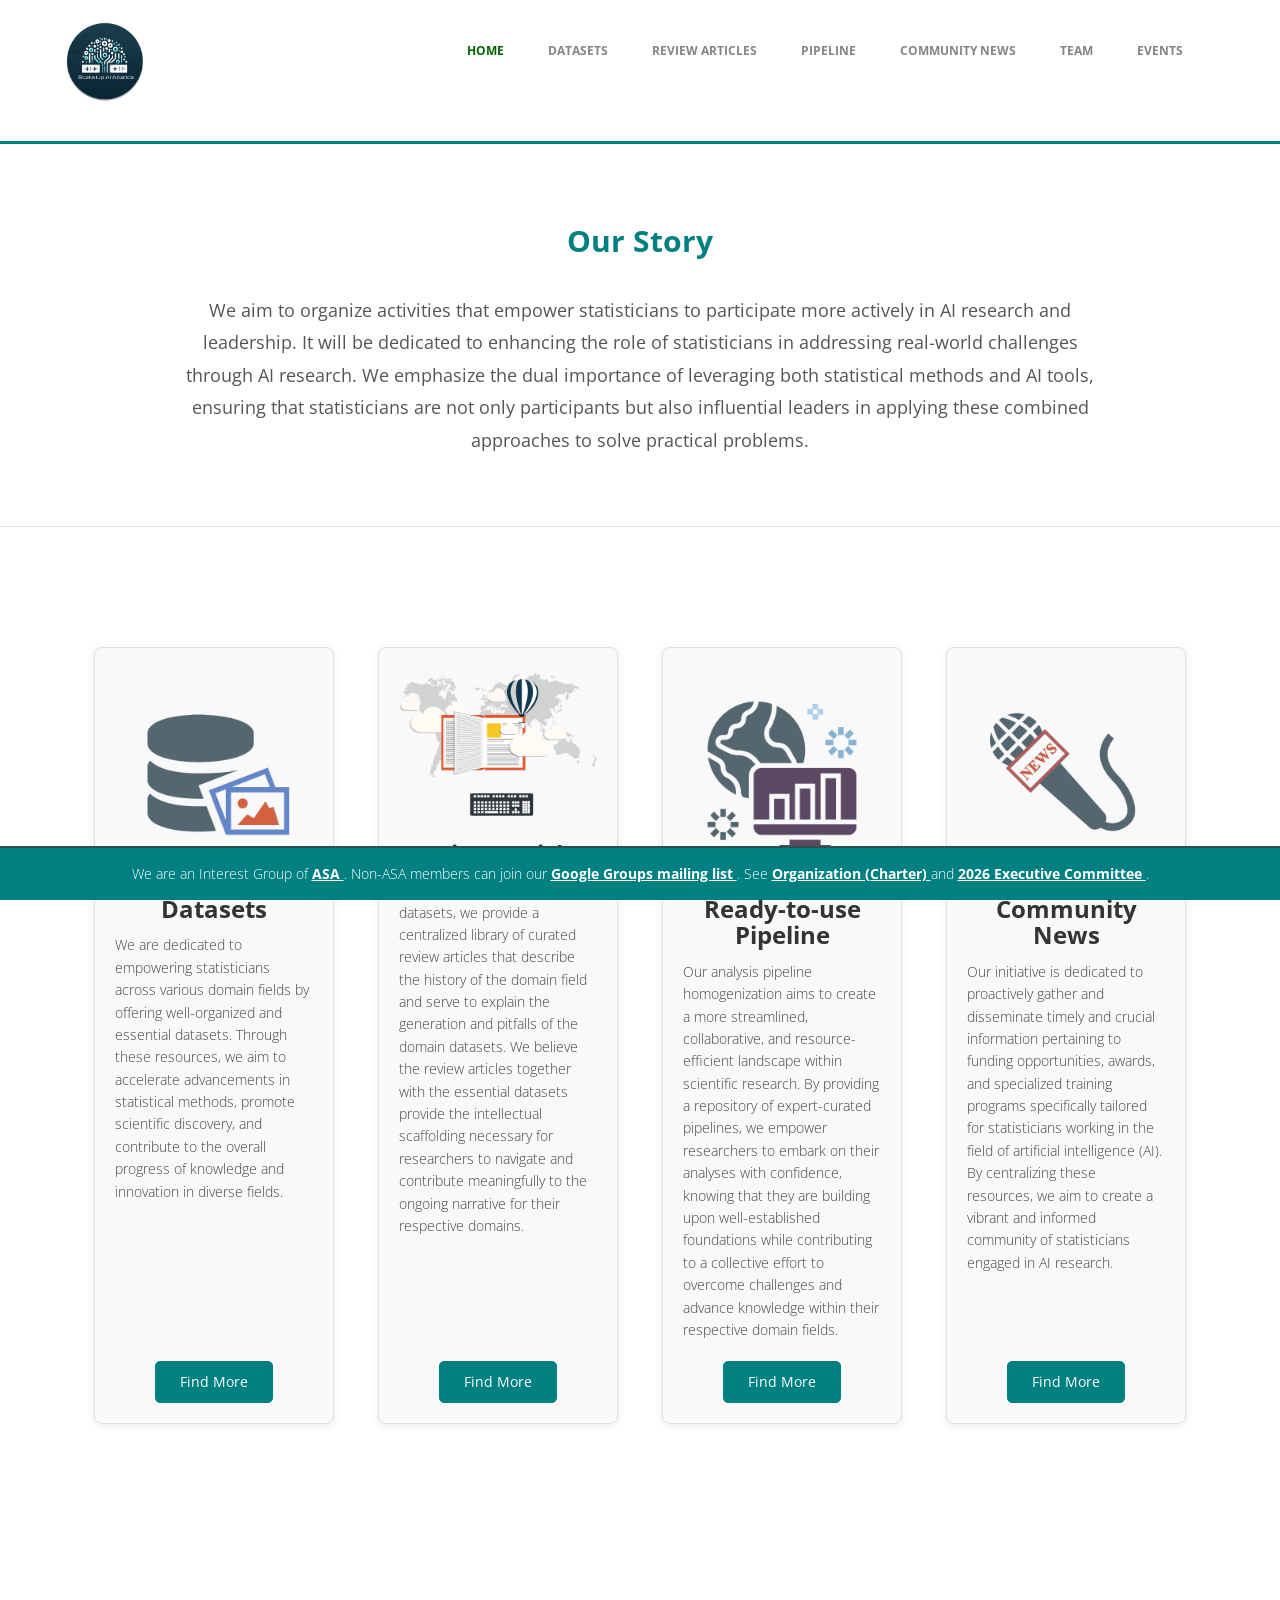
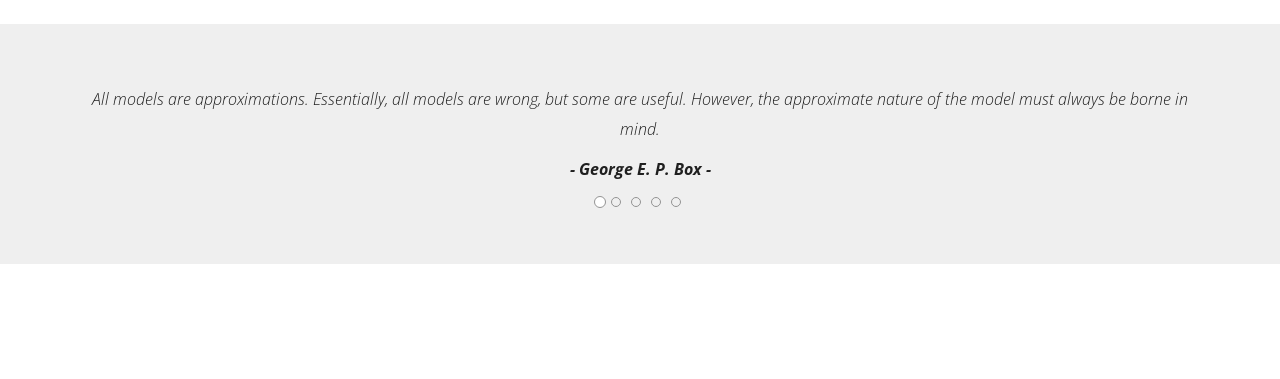
==== commit 97a870d3: "Redesign StatsUpAI homepage with modern UI improvements - Hero section: frosted-glass effect (backdr" ====
--- a/statupai/index.html
+++ b/statupai/index.html
@@ -168,7 +168,7 @@
                 <div class="skill-home-solid clearfix">
                     <div class="col-md-3 text-center">
                         <div class="box-area">
-                            <img src="img/dataset11.jpg" alt="Datasets" style="max-width:60%; height: auto; display: block; margin-left: auto; margin-right: auto;">
+                            <img src="img/dataset11.jpg" alt="Datasets">
                             <h3>Datasets</h3>
                             <p>We are dedicated to empowering statisticians across various domain fields by offering well-organized and essential datasets. Through these resources, we aim to accelerate advancements in statistical methods, promote scientific discovery, and contribute to the overall progress of knowledge and innovation in diverse fields.</p>
                             <a href="https://statsupai.org/datasets.html" class="btn btn-info">Find More</a>
@@ -176,7 +176,7 @@
                     </div>
                     <div class="col-md-3 text-center">
                         <div class="box-area">
-                            <img src="img/review2.png" alt="Review Articles" style="max-width: 90%; height: auto; display: block; margin-left: auto; margin-right: auto;">
+                            <img src="img/review2.png" alt="Review Articles">
                             <h3>Review Articles</h3>
                             <p>In synergy with the essential datasets, we provide a centralized library of curated review articles that describe the history of the domain field and serve to explain the generation and pitfalls of the domain datasets. We believe the review articles together with the essential datasets provide the intellectual scaffolding necessary for researchers to navigate and contribute meaningfully to the ongoing narrative for their respective domains.</p>
                             <a href="https://statsupai.org/article.html" class="btn btn-info">Find More</a>
@@ -184,7 +184,7 @@
                     </div>
                     <div class="col-md-3 text-center">
                         <div class="box-area">
-                            <img src="img/pipeline11.jpg" alt="Ready-to-use Pipeline" style="max-width: 60%; height: auto; display: block; margin-left: auto; margin-right: auto;">
+                            <img src="img/pipeline11.jpg" alt="Ready-to-use Pipeline">
 
                             <h3>Ready-to-use Pipeline</h3>
                             <p>Our analysis pipeline homogenization aims to create a more streamlined, collaborative, and resource-efficient landscape within scientific research. By providing a repository of expert-curated pipelines, we empower researchers to embark on their analyses with confidence, knowing that they are building upon well-established foundations while contributing to a collective effort to overcome challenges and advance knowledge within their respective domain fields.</p>
@@ -193,7 +193,7 @@
                     </div>
                     <div class="col-md-3 text-center">
                         <div class="box-area">
-                            <img src="img/news11.jpg" alt="Community News" style="max-width: 60%; height: auto; display: block; margin-left: auto; margin-right: auto;">
+                            <img src="img/news11.jpg" alt="Community News">
                             <h3>Community News</h3>
                             <p>Our initiative is dedicated to proactively gather and disseminate timely and crucial information pertaining to funding opportunities, awards, and specialized training programs specifically tailored for statisticians working in the field of artificial intelligence (AI). By centralizing these resources, we aim to create a vibrant and informed community of statisticians engaged in AI research.</p>
                             <a href="https://statsupai.org/community-news.html" class="btn btn-info">Find More</a>
--- a/statupai/css/style.css
+++ b/statupai/css/style.css
@@ -15,6 +15,7 @@
 	font-weight:300;
 	line-height:1.6em;
 	color:#656565;
+	padding-bottom: 70px;
 }
 
 a:active {
@@ -152,9 +153,11 @@
 header  .navbar-nav > li > a {
     padding-bottom: 6px;
     padding-top: 5px;
-    margin-left: 2px;
+    margin-left: 6px;
+    margin-right: 6px;
     line-height: 30px;
 	font-weight: 700;
+    border-bottom: 3px solid transparent;
     -webkit-transition: all .3s ease;
     -moz-transition: all .3s ease;
     -ms-transition: all .3s ease;
@@ -174,12 +177,15 @@
 .navbar-default .navbar-nav > .active > a,
 .navbar-default .navbar-nav > .active > a:hover,
 .navbar-default .navbar-nav > .active > a:focus {
-  background-color: #006400;
+  background-color: transparent;
+  color: #006400;
+  border-bottom: 3px solid #006400;
 }
 .navbar-default .navbar-nav > .open > a,
 .navbar-default .navbar-nav > .open > a:hover,
 .navbar-default .navbar-nav > .open > a:focus {
-  background-color:  #006400;
+  background-color: transparent;
+  color: #006400;
 }	
 	
 
@@ -268,7 +274,8 @@
 
 .navbar .nav a:hover {
 	background:none;
-	color: #14A085 !important;
+	color: #008B8B !important;
+	border-bottom: 3px solid #008B8B;
 }
 
 .navbar .nav > .active > a,.navbar .nav > .active > a:hover {
@@ -308,7 +315,7 @@
   content:none;
 }
 .navbar-default .navbar-nav>.active>a, .navbar-default .navbar-nav>.active>a:hover, .navbar-default .navbar-nav>.active>a:focus {
-color: #14A085;
+color: #006400;
 }
 
 
@@ -350,18 +357,25 @@
 .flex-direction-nav .flex-next{ 
 right:0px;
 }
-.flex-caption {zoom:0;
+.flex-caption {
   color: #1C1D21;
   margin: 0 auto;
-  padding: 1px;
+  padding: 20px 30px;
   position: absolute;
   vertical-align: bottom;
   text-align: center;
-  background-color: rgba(255, 255, 255, 0.26);
-  bottom: 5%;
+  background-color: rgba(255, 255, 255, 0.15);
+  -webkit-backdrop-filter: blur(12px) saturate(150%);
+  backdrop-filter: blur(12px) saturate(150%);
+  border: 1px solid rgba(255, 255, 255, 0.25);
+  border-radius: 10px;
+  bottom: 8%;
   display: block;
-  left: 0;
-  right: 0;
+  left: 50%;
+  right: auto;
+  transform: translateX(-50%);
+  max-width: 600px;
+  width: 90%;
   }
 .flex-caption h3 {color: #fff; letter-spacing: 1px; margin-bottom: 8px; text-transform: uppercase;}
 .flex-caption p {margin: 0 0 15px;}
@@ -404,7 +418,7 @@
 font-weight: 700;
 } 
 .testimonial-solid {
-padding: 50px 0 60px 0;
+padding: 60px 0 70px 0;
 margin: 0 0 0 0;
 background: #EFEFEF;
 text-align: center;
@@ -450,10 +464,10 @@
 }
 
 .item_introtext {
-    background-color: rgba(254, 254, 255, 0.66);
+    background-color: transparent;
     margin: 0 auto;
     display: inline-block;
-    padding: 25px;
+    padding: 20px 30px;
 }
 .item_introtext span {
     font-size: 20px;
@@ -495,7 +509,7 @@
 } 
 section.callaction {
 	background:#fff;
-	padding:50px 0 0 0;
+	padding:60px 0 40px 0;
 }
 
 
@@ -816,7 +830,7 @@
 	height: 91%;
 	opacity: 0.50;
 	filter: alpha(opacity=80);
-	background: #14A085;
+	background: #008080;
 }
 
 .item-thumbs .hover-wrap .overlay-img-thumb {
@@ -852,7 +866,7 @@
 ul.portfolio-categ li a{
 	display:block;
 	padding: 8px 20px;
-	color: #14A085;
+	color: #008080;
 }
 ul.portfolio-categ li.active{
 border: 1px solid #D7D8D6;
@@ -1021,7 +1035,7 @@
 	list-style:none;
 }
 footer{
-background: #008B8B;
+background: #008080;
 }
 footer ul.link-list li a{
 	color: #FFFFFF;
@@ -1265,7 +1279,7 @@
 .pricing-box-item .pricing-terms  h6 {
 	font-style:italic;
 	margin-top:10px;
-	color: #14A085;
+	color: #008080;
 	font-size: 22px;
 	font-family:'Noto Serif', serif;
 }
@@ -1463,7 +1477,8 @@
 
 /* Alternatively, you can increase the top padding of the current section */
 #content {
-    padding-top: 100px; /* Adjust the value as needed */
+    padding-top: 80px;
+    padding-bottom: 60px;
 }
 .skill-home .box-area {
     padding: 20px;
@@ -1480,18 +1495,20 @@
 
 .skill-home .btn-info {
     color: #fff;
-    background-color: 	#008B8B;
-    border-color: #46b8da;
-    padding: 10px 20px;
+    background-color: #008080;
+    border-color: #008080;
+    padding: 10px 24px;
     text-decoration: none;
     border-radius: 5px;
     display: inline-block;
     margin-top: 10px;
+    transition: background-color 0.3s ease, transform 0.2s ease;
 }
 
 .skill-home .btn-info:hover, .skill-home .btn-info:focus {
-    background-color:	#2F4F4F;
-    border-color: #269abc;
+    background-color: #006060;
+    border-color: #006060;
+    transform: translateY(-1px);
 }
 
 .floatleft {
@@ -1630,7 +1647,7 @@
 .navbar .nav > .active > a, .navbar .nav > .active > a:hover {
 background: none;
 font-weight: 700;
-color: #26AFF0;
+color: #008080;
 }
 	header .navbar-nav > li {
 padding-bottom: 0px;
@@ -1831,10 +1848,10 @@
 
 /* Call to Action Section Styles */
 .callaction {
-    background-color: #f4f4f4;  /* Light grey background for subtle contrast */
-    padding: 40px 0;  /* Top and bottom padding for breathing space */
-    border-top: 1px solid #e5e5e5;  /* Adds a subtle border to the top for definition */
-    border-bottom: 1px solid #e5e5e5;  /* Adds a subtle border to the bottom */
+    background-color: #f8f9fa;
+    padding: 60px 0 40px 0;
+    border-top: 3px solid #008080;
+    border-bottom: 1px solid #e5e5e5;
 }
 
 .aligncenter {
@@ -1842,20 +1859,21 @@
 }
 
 .aligncenter h1 {
-    color: #333;  /* Dark grey color for the title for better readability */
-    font-size: 28px;  /* Increased font size for emphasis */
-    margin-bottom: 20px;  /* Space below the title */
-    font-weight: bold;  /* Makes the title bold */
+    color: #008080;
+    font-size: 30px;
+    margin-bottom: 24px;
+    font-weight: bold;
 }
 
 .aligncenter strong {
-    display: block;  /* Ensures the text is in block format */
-    font-size: 18px;  /* Font size for the strong tag */
-    color: #666;  /* Darker text color for the detailed text */
-    line-height: 1.6;  /* Increases line height for better readability */
-    max-width: 1200px;  /* Max width to control line length */
-    margin: 0 auto;  /* Centers the block */
-    padding: 0 15px;  /* Padding on both sides for padding in smaller screens */
+    display: block;
+    font-size: 18px;
+    color: #555;
+    font-weight: 400;
+    line-height: 1.8;
+    max-width: 1000px;
+    margin: 0 auto;
+    padding: 0 30px;
 }
 
 /* Responsive spacer for aesthetic spacing in mobile view */
@@ -2097,3 +2115,89 @@
     border-color: #0056b3;  /* 深蓝色边框 */
 }
 
+/* Frosted glass fallback for older browsers */
+@supports not (backdrop-filter: blur(12px)) {
+  .flex-caption {
+    background-color: rgba(255, 255, 255, 0.75);
+  }
+}
+
+/* ====== REDESIGN: Flexbox Card Layout ====== */
+.skill-home-solid {
+    display: flex;
+    flex-wrap: wrap;
+    gap: 24px;
+    justify-content: center;
+}
+
+.skill-home-solid > .col-md-3 {
+    display: flex;
+    flex: 1 1 220px;
+    max-width: 25%;
+    padding: 0 10px;
+    float: none;
+}
+
+.skill-home .box-area {
+    display: flex;
+    flex-direction: column;
+    width: 100%;
+    padding: 25px 20px 20px;
+    border: 1px solid #e0e0e0;
+    margin-bottom: 20px;
+    margin-top: 0;
+    background-color: #f9f9f9;
+    box-shadow: 0 2px 8px rgba(0, 0, 0, 0.08);
+    border-radius: 8px;
+    transition: transform 0.3s ease, box-shadow 0.3s ease;
+}
+
+.skill-home .box-area:hover {
+    transform: translateY(-6px);
+    box-shadow: 0 10px 28px rgba(0, 0, 0, 0.15);
+}
+
+.skill-home .box-area img {
+    display: block;
+    margin: 0 auto 15px;
+    max-width: 70%;
+    height: auto;
+    border-radius: 4px;
+}
+
+.skill-home .box-area h3 {
+    color: #333;
+    font-weight: bold;
+    text-align: center;
+    margin-top: 10px;
+    margin-bottom: 12px;
+}
+
+.skill-home .box-area p {
+    flex-grow: 1;
+    line-height: 1.6;
+    color: #444;
+    text-align: left;
+    margin-bottom: 20px;
+}
+
+.skill-home .box-area .btn-info {
+    align-self: center;
+    margin-top: auto;
+}
+
+/* Responsive card layout */
+@media (max-width: 991px) {
+    .skill-home-solid > .col-md-3 {
+        max-width: 48%;
+        flex: 1 1 45%;
+    }
+}
+
+@media (max-width: 767px) {
+    .skill-home-solid > .col-md-3 {
+        max-width: 100%;
+        flex: 1 1 100%;
+    }
+}
+
